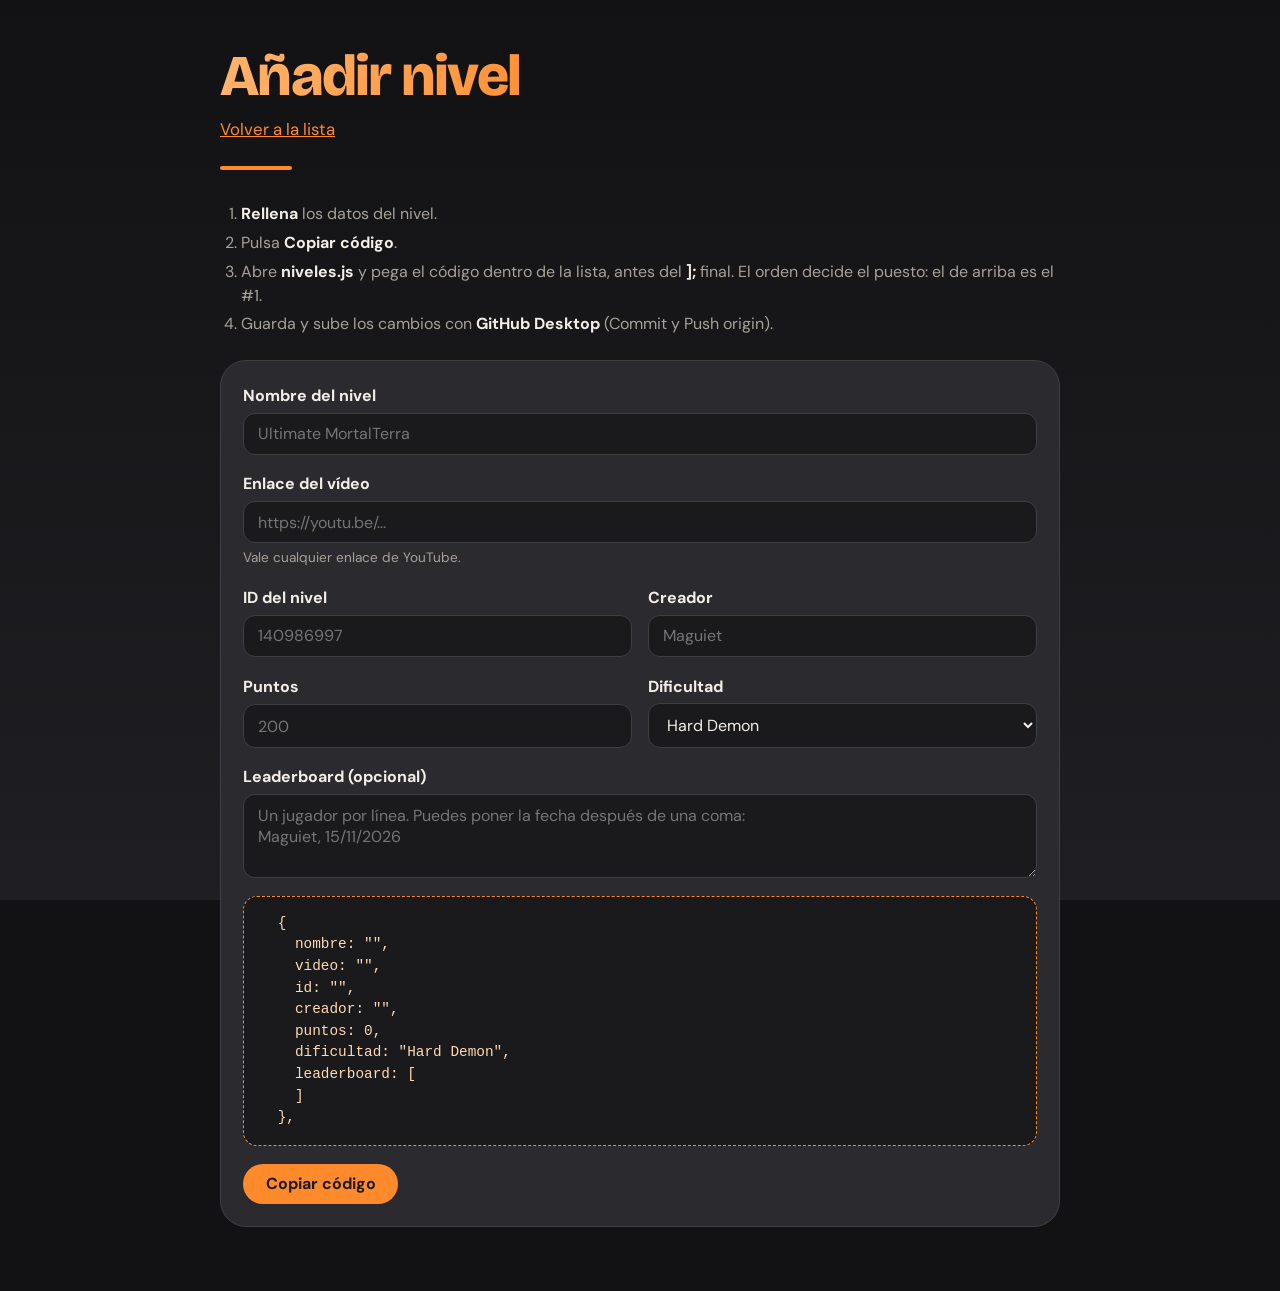
==== anadir-nivel.html @ 4b3a9a63 "0.0.2" ====
<!DOCTYPE html>
<html lang="es">
<head>
  <meta charset="utf-8">
  <meta name="viewport" content="width=device-width, initial-scale=1">
  <meta name="robots" content="noindex">
  <title>Añadir nivel · Maguiet Server List</title>
  <link rel="icon" type="image/png" href="assets/favicon.png">
  <link rel="preconnect" href="https://fonts.googleapis.com">
  <link rel="preconnect" href="https://fonts.gstatic.com" crossorigin>
  <link href="https://fonts.googleapis.com/css2?family=Bricolage+Grotesque:opsz,wght@12..96,500;12..96,800&family=DM+Sans:wght@400;500;700&display=swap" rel="stylesheet">
  <link rel="stylesheet" href="style.css">
</head>
<body>
  <header class="site-header">
    <h1>Añadir nivel</h1>
    <p class="tagline"><a class="back" href="index.html">Volver a la lista</a></p>
  </header>

  <main>
    <ol class="steps">
      <li><strong>Rellena</strong> los datos del nivel.</li>
      <li>Pulsa <strong>Copiar código</strong>.</li>
      <li>Abre <strong>niveles.js</strong> y pega el código dentro de la lista, antes del <strong>];</strong> final. El orden decide el puesto: el de arriba es el #1.</li>
      <li>Guarda y sube los cambios con <strong>GitHub Desktop</strong> (Commit y Push origin).</li>
    </ol>

    <div class="tool">
      <label>Nombre del nivel
        <input id="f-nombre" type="text" placeholder="Ultimate MortalTerra" autocomplete="off">
      </label>

      <label>Enlace del vídeo
        <input id="f-video" type="text" placeholder="https://youtu.be/..." autocomplete="off">
        <span class="hint">Vale cualquier enlace de YouTube.</span>
      </label>

      <div class="row">
        <label>ID del nivel
          <input id="f-id" type="text" inputmode="numeric" placeholder="140986997" autocomplete="off">
        </label>
        <label>Creador
          <input id="f-creador" type="text" placeholder="Maguiet" autocomplete="off">
        </label>
      </div>

      <div class="row">
        <label>Puntos
          <input id="f-puntos" type="number" min="0" placeholder="200">
        </label>
        <label>Dificultad
          <select id="f-dificultad">
            <option>Easy Demon</option>
            <option>Medium Demon</option>
            <option selected>Hard Demon</option>
            <option>Insane Demon</option>
            <option>Extreme Demon</option>
          </select>
        </label>
      </div>

      <label>Leaderboard (opcional)
        <textarea id="f-jugadores" rows="3" placeholder="Un jugador por línea. Puedes poner la fecha después de una coma:&#10;Maguiet, 15/11/2026"></textarea>
      </label>

      <pre id="salida" aria-live="polite"></pre>

      <button class="primary" id="copiar" type="button">Copiar código</button>
    </div>
  </main>

  <script src="anadir-nivel.js"></script>
</body>
</html>
---- style.css ----
:root {
  --bg-top: #121214;
  --bg-bottom: #1f1f23;
  --card: #2a2a2f;
  --card-hover: #323238;
  --deep: #1a1a1d;
  --line: #3e3e45;
  --text: #f4eee8;
  --muted: #a8a19a;
  --orange: #ff8a2b;
  --orange-deep: #e8641c;
  --orange-soft: rgba(255, 138, 43, 0.14);

  --font-display: "Bricolage Grotesque", "Trebuchet MS", system-ui, sans-serif;
  --font-body: "DM Sans", system-ui, -apple-system, "Segoe UI", sans-serif;
}

*, *::before, *::after { box-sizing: border-box; }

html { min-height: 100%; background: var(--bg-top); }

body {
  margin: 0;
  min-height: 100vh;
  font-family: var(--font-body);
  color: var(--text);
  background: linear-gradient(180deg, var(--bg-top) 0%, var(--bg-bottom) 100%) fixed;
  line-height: 1.5;
}

.visually-hidden {
  position: absolute;
  width: 1px; height: 1px;
  overflow: hidden;
  clip: rect(0 0 0 0);
  white-space: nowrap;
}

:focus-visible {
  outline: 3px solid var(--orange);
  outline-offset: 3px;
}

/* ---------- Cabecera ---------- */

.site-header {
  max-width: 880px;
  margin: 0 auto;
  padding: 3rem 1.25rem 2rem;
}

.site-header h1 {
  margin: 0;
  font-family: var(--font-display);
  font-weight: 800;
  font-size: clamp(2.2rem, 6vw, 3.6rem);
  line-height: 1;
  letter-spacing: -0.03em;
  background: linear-gradient(90deg, #ffb36b 0%, var(--orange) 45%, var(--orange-deep) 100%);
  -webkit-background-clip: text;
  background-clip: text;
  -webkit-text-fill-color: transparent;
  color: var(--orange);
}

.tagline {
  margin: 0.7rem 0 0;
  color: var(--muted);
  font-size: 1.05rem;
}

.site-header::after {
  content: "";
  display: block;
  width: 72px;
  height: 4px;
  margin-top: 1.5rem;
  border-radius: 4px;
  background: var(--orange);
}

/* ---------- Lista ---------- */

main {
  max-width: 880px;
  margin: 0 auto;
  padding: 0 1.25rem 4rem;
}

.level-list {
  list-style: none;
  margin: 0;
  padding: 0;
  display: grid;
  gap: 1.1rem;
}

.level-card {
  position: relative;
  display: flex;
  align-items: center;
  gap: 1.4rem;
  width: 100%;
  padding: 0.8rem 0.8rem 0.8rem 0.8rem;
  background: var(--card);
  border: 1.5px solid var(--line);
  border-radius: 26px;
  box-shadow: 0 8px 24px rgba(0, 0, 0, 0.35);
  color: inherit;
  font: inherit;
  text-align: left;
  cursor: pointer;
  transition: background 0.15s, border-color 0.15s, transform 0.15s, box-shadow 0.15s;
}

.level-card:hover {
  background: var(--card-hover);
  border-color: var(--orange);
  transform: translateY(-2px);
  box-shadow: 0 12px 30px rgba(0, 0, 0, 0.45), 0 0 0 1px rgba(255, 138, 43, 0.25);
}

.thumb {
  position: relative;
  flex: none;
  width: clamp(130px, 32vw, 270px);
  aspect-ratio: 16 / 9;
  border-radius: 18px;
  overflow: hidden;
  background: var(--deep);
}

.thumb img {
  width: 100%;
  height: 100%;
  object-fit: cover;
  display: block;
  transition: transform 0.25s;
}

.level-card:hover .thumb img { transform: scale(1.05); }

.play {
  position: absolute;
  left: 50%; top: 50%;
  width: 46px; height: 46px;
  transform: translate(-50%, -50%);
  border-radius: 50%;
  background: rgba(18, 18, 20, 0.78);
  box-shadow: inset 0 0 0 2px var(--orange);
  transition: transform 0.15s, background 0.15s;
}

.play::before {
  content: "";
  position: absolute;
  left: 52%; top: 50%;
  transform: translate(-50%, -50%);
  border-style: solid;
  border-width: 9px 0 9px 15px;
  border-color: transparent transparent transparent var(--orange);
}

.level-card:hover .play {
  transform: translate(-50%, -50%) scale(1.1);
  background: rgba(18, 18, 20, 0.92);
}

.card-info {
  display: flex;
  flex-direction: column;
  align-items: flex-start;
  gap: 0.25rem;
  min-width: 0;
}

.rank {
  font-family: var(--font-display);
  font-weight: 800;
  font-size: clamp(2rem, 5vw, 3rem);
  line-height: 1;
  color: var(--orange);
}

.level-name {
  font-family: var(--font-display);
  font-weight: 500;
  font-size: clamp(1.15rem, 3vw, 1.7rem);
  line-height: 1.2;
  overflow-wrap: anywhere;
}

.points {
  position: absolute;
  right: 1.1rem;
  bottom: 0.9rem;
  padding: 0.15rem 0.85rem;
  border: 1px solid rgba(255, 138, 43, 0.5);
  border-radius: 999px;
  background: var(--orange-soft);
  color: var(--orange);
  font-family: var(--font-display);
  font-weight: 800;
  font-size: 1.1rem;
  line-height: 1.5;
}

/* Etiqueta de dificultad (lista y menú) */

.badge {
  display: inline-block;
  padding: 0.05rem 0.75rem;
  border-radius: 999px;
  font-size: 0.9rem;
  font-weight: 700;
  background: var(--orange);
  color: #1a1a1d;
}

.badge[data-level="easy-demon"]    { background: #ffd37a; }
.badge[data-level="medium-demon"]  { background: #ffb347; }
.badge[data-level="hard-demon"]    { background: #ff8a2b; }
.badge[data-level="insane-demon"]  { background: #ff5a1f; }
.badge[data-level="extreme-demon"] { background: #d92b2b; color: #fff4ea; }

.empty {
  margin: 0;
  padding: 1rem 1.1rem;
  color: var(--muted);
  border: 1px dashed var(--line);
  border-radius: 16px;
}

/* ---------- Menú del nivel ---------- */

.level-dialog {
  width: min(720px, calc(100vw - 1.5rem));
  max-height: calc(100vh - 1.5rem);
  margin: auto;
  padding: 1.25rem;
  overflow-y: auto;
  color: var(--text);
  background: linear-gradient(180deg, #2c2c31, #202024);
  border: 1.5px solid var(--orange);
  border-radius: 30px;
  box-shadow: 0 24px 80px rgba(0, 0, 0, 0.7), 0 0 40px rgba(255, 138, 43, 0.15);
}

.level-dialog::backdrop {
  background: rgba(8, 8, 9, 0.78);
}

.level-dialog[open] { animation: open 0.18s ease-out; }

@keyframes open {
  from { opacity: 0; transform: scale(0.96); }
  to   { opacity: 1; transform: scale(1); }
}

.close {
  position: absolute;
  top: 0.7rem; right: 0.9rem;
  z-index: 2;
  width: 40px; height: 40px;
  border: 0;
  border-radius: 50%;
  background: rgba(18, 18, 20, 0.85);
  color: var(--text);
  font-size: 1.6rem;
  line-height: 1;
  cursor: pointer;
}

.close:hover { background: var(--orange); color: #1a1a1d; }

.dlg-video {
  aspect-ratio: 16 / 9;
  border-radius: 20px;
  overflow: hidden;
  background: #0e0e10;
}

.dlg-video iframe {
  width: 100%;
  height: 100%;
  border: 0;
  display: block;
}

.dlg-title {
  display: flex;
  align-items: baseline;
  gap: 0.9rem;
  margin: 1.2rem 0 1rem;
}

.dlg-rank {
  font-family: var(--font-display);
  font-weight: 800;
  font-size: 2.8rem;
  line-height: 1;
  color: var(--orange);
}

.dlg-title h2 {
  margin: 0;
  font-family: var(--font-display);
  font-weight: 800;
  font-size: clamp(1.5rem, 4vw, 2.2rem);
  line-height: 1.15;
  overflow-wrap: anywhere;
}

.stats {
  display: grid;
  grid-template-columns: repeat(auto-fit, minmax(200px, 1fr));
  gap: 0.75rem;
  margin: 0;
}

.stat {
  padding: 0.8rem 1rem;
  background: rgba(0, 0, 0, 0.22);
  border: 1px solid var(--line);
  border-radius: 18px;
}

.stat dt {
  font-size: 0.85rem;
  color: var(--muted);
}

.stat dd {
  margin: 0.2rem 0 0;
  font-weight: 700;
  font-size: 1.25rem;
  display: flex;
  align-items: center;
  flex-wrap: wrap;
  gap: 0.6rem;
}

.copy {
  padding: 0.2rem 0.8rem;
  border: 1px solid var(--orange);
  border-radius: 999px;
  background: transparent;
  color: var(--orange);
  font: 500 0.85rem var(--font-body);
  cursor: pointer;
}

.copy:hover { background: var(--orange); color: #1a1a1d; }

.leaderboard { margin-top: 1.4rem; }

.leaderboard h3 {
  margin: 0 0 0.7rem;
  font-family: var(--font-display);
  font-size: 1.35rem;
}

#dlg-leaderboard {
  list-style: none;
  margin: 0;
  padding: 0;
  display: grid;
  gap: 0.4rem;
}

#dlg-leaderboard li {
  display: flex;
  justify-content: space-between;
  gap: 1rem;
  padding: 0.55rem 1rem;
  background: rgba(0, 0, 0, 0.22);
  border: 1px solid var(--line);
  border-radius: 14px;
}

#dlg-leaderboard .pos { color: var(--orange); font-weight: 700; margin-right: 0.6rem; }
#dlg-leaderboard .date { color: var(--muted); }

/* ---------- Página para añadir niveles ---------- */

.tool {
  display: grid;
  gap: 1.1rem;
  padding: 1.4rem;
  background: var(--card);
  border: 1.5px solid var(--line);
  border-radius: 26px;
}

.tool label {
  display: grid;
  gap: 0.3rem;
  font-weight: 700;
}

.tool .hint {
  font-weight: 400;
  font-size: 0.85rem;
  color: var(--muted);
}

.tool input, .tool select, .tool textarea {
  width: 100%;
  padding: 0.6rem 0.85rem;
  border: 1px solid var(--line);
  border-radius: 12px;
  background: var(--deep);
  color: var(--text);
  font: 400 1rem var(--font-body);
}

.tool input:focus, .tool select:focus, .tool textarea:focus {
  outline: 2px solid var(--orange);
  border-color: var(--orange);
}

.tool .row {
  display: grid;
  grid-template-columns: 1fr 1fr;
  gap: 1rem;
}

.tool pre {
  margin: 0;
  padding: 1rem;
  overflow-x: auto;
  border: 1px dashed var(--orange);
  border-radius: 14px;
  background: var(--deep);
  color: #ffd9b3;
  font: 0.9rem/1.5 ui-monospace, Consolas, monospace;
}

.primary {
  justify-self: start;
  padding: 0.6rem 1.4rem;
  border: 0;
  border-radius: 999px;
  background: var(--orange);
  color: #1a1a1d;
  font: 700 1rem var(--font-body);
  cursor: pointer;
}

.primary:hover { background: #ffa04d; }

.steps {
  margin: 0 0 1.5rem;
  padding-left: 1.3rem;
  color: var(--muted);
}

.steps li { margin-bottom: 0.3rem; }
.steps strong { color: var(--text); }

.back { color: var(--orange); }

/* ---------- Móvil ---------- */

@media (max-width: 560px) {
  .level-card { gap: 0.85rem; padding: 0.6rem 0.6rem 2.7rem; border-radius: 22px; align-items: flex-start; }
  .card-info { padding-top: 0.2rem; }
  .points { right: 0.8rem; bottom: 0.7rem; }
  .tool .row { grid-template-columns: 1fr; }
}

@media (prefers-reduced-motion: reduce) {
  * { transition: none !important; animation: none !important; }
}
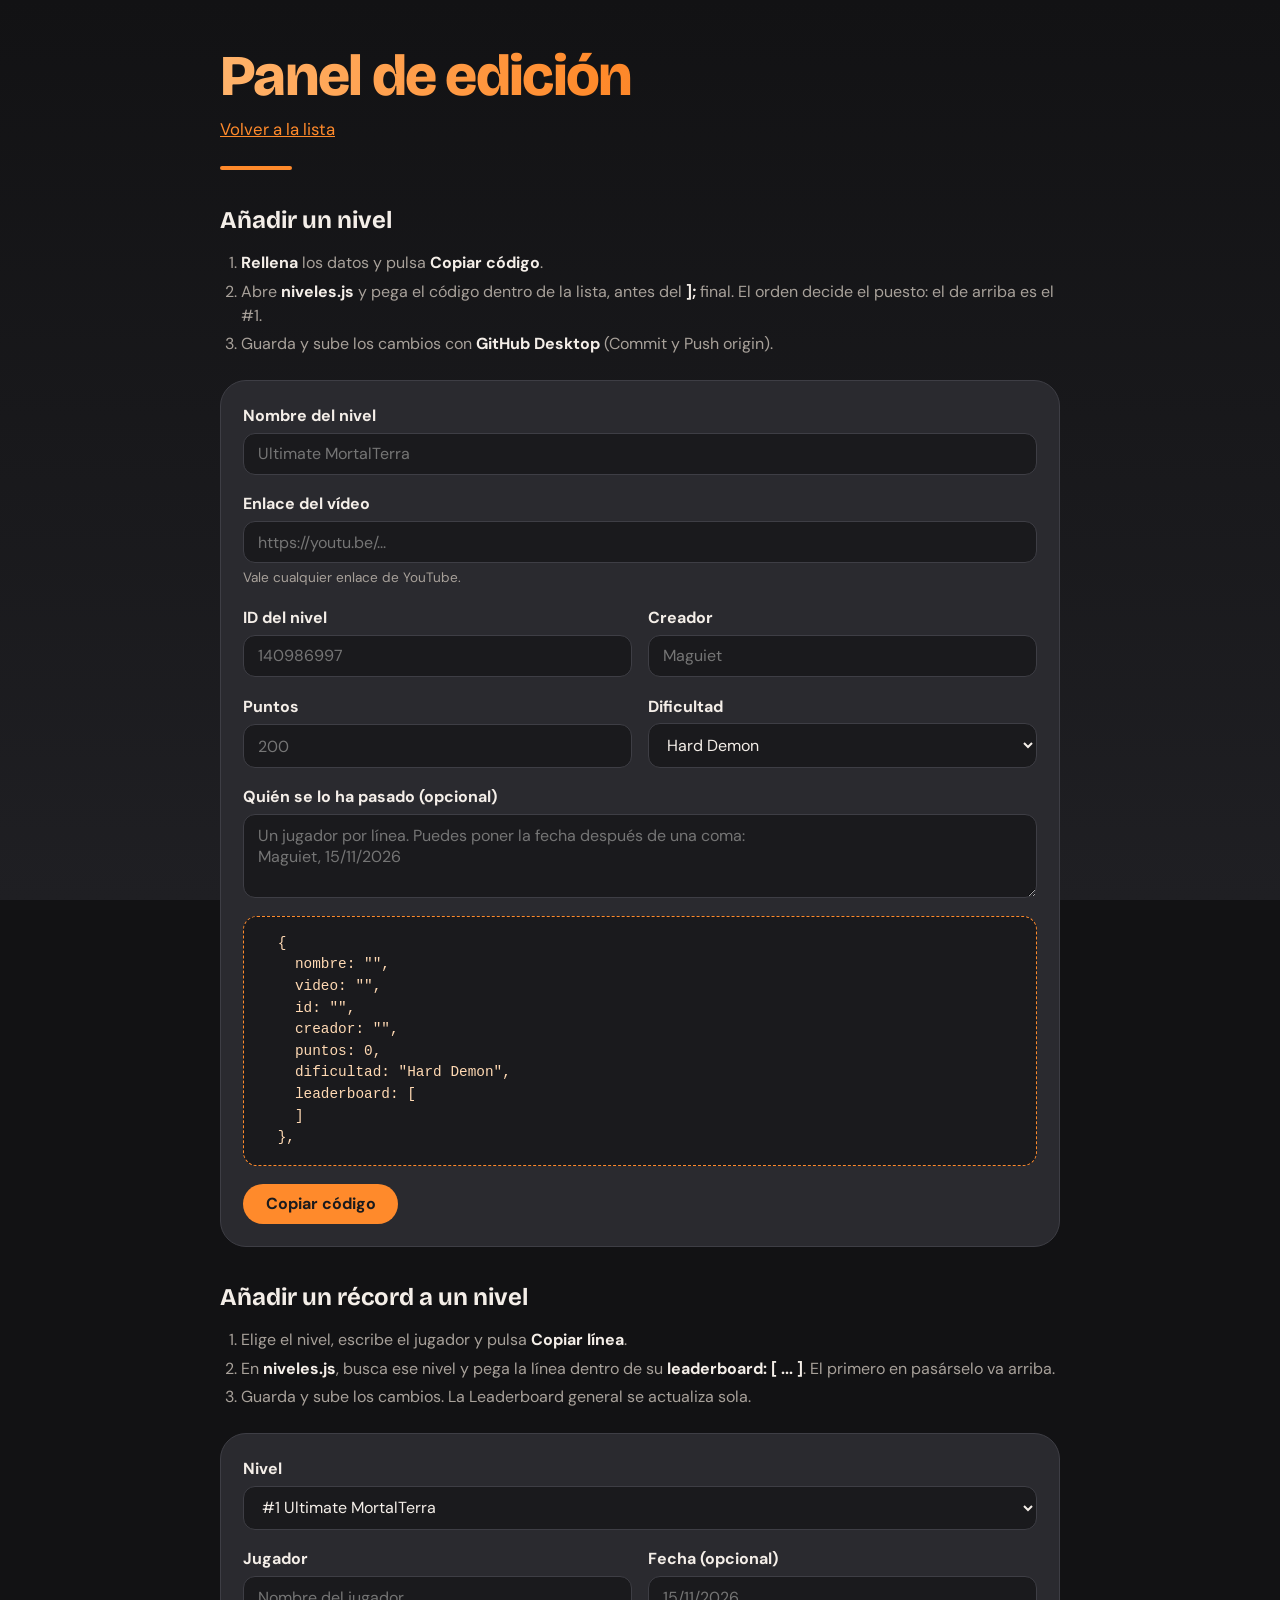
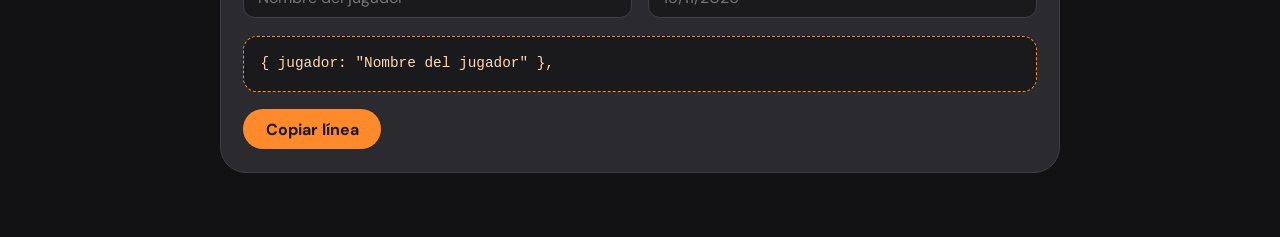
==== commit a6002be9: "0.0.3" ====
--- a/anadir-nivel.html
+++ b/anadir-nivel.html
@@ -4,7 +4,7 @@
   <meta charset="utf-8">
   <meta name="viewport" content="width=device-width, initial-scale=1">
   <meta name="robots" content="noindex">
-  <title>Añadir nivel · Maguiet Server List</title>
+  <title>Añadir niveles y récords · Maguiet Server List</title>
   <link rel="icon" type="image/png" href="assets/favicon.png">
   <link rel="preconnect" href="https://fonts.googleapis.com">
   <link rel="preconnect" href="https://fonts.gstatic.com" crossorigin>
@@ -13,14 +13,14 @@
 </head>
 <body>
   <header class="site-header">
-    <h1>Añadir nivel</h1>
+    <h1>Panel de edición</h1>
     <p class="tagline"><a class="back" href="index.html">Volver a la lista</a></p>
   </header>
 
   <main>
+    <h2 class="tool-title">Añadir un nivel</h2>
     <ol class="steps">
-      <li><strong>Rellena</strong> los datos del nivel.</li>
-      <li>Pulsa <strong>Copiar código</strong>.</li>
+      <li><strong>Rellena</strong> los datos y pulsa <strong>Copiar código</strong>.</li>
       <li>Abre <strong>niveles.js</strong> y pega el código dentro de la lista, antes del <strong>];</strong> final. El orden decide el puesto: el de arriba es el #1.</li>
       <li>Guarda y sube los cambios con <strong>GitHub Desktop</strong> (Commit y Push origin).</li>
     </ol>
@@ -59,7 +59,7 @@
         </label>
       </div>
 
-      <label>Leaderboard (opcional)
+      <label>Quién se lo ha pasado (opcional)
         <textarea id="f-jugadores" rows="3" placeholder="Un jugador por línea. Puedes poner la fecha después de una coma:&#10;Maguiet, 15/11/2026"></textarea>
       </label>
 
@@ -67,8 +67,35 @@
 
       <button class="primary" id="copiar" type="button">Copiar código</button>
     </div>
+
+    <h2 class="tool-title">Añadir un récord a un nivel</h2>
+    <ol class="steps">
+      <li>Elige el nivel, escribe el jugador y pulsa <strong>Copiar línea</strong>.</li>
+      <li>En <strong>niveles.js</strong>, busca ese nivel y pega la línea dentro de su <strong>leaderboard: [ ... ]</strong>. El primero en pasárselo va arriba.</li>
+      <li>Guarda y sube los cambios. La Leaderboard general se actualiza sola.</li>
+    </ol>
+
+    <div class="tool">
+      <label>Nivel
+        <select id="r-nivel"></select>
+      </label>
+
+      <div class="row">
+        <label>Jugador
+          <input id="r-jugador" type="text" placeholder="Nombre del jugador" autocomplete="off">
+        </label>
+        <label>Fecha (opcional)
+          <input id="r-fecha" type="text" placeholder="15/11/2026" autocomplete="off">
+        </label>
+      </div>
+
+      <pre id="r-salida" aria-live="polite"></pre>
+
+      <button class="primary" id="r-copiar" type="button">Copiar línea</button>
+    </div>
   </main>
 
+  <script src="niveles.js"></script>
   <script src="anadir-nivel.js"></script>
 </body>
 </html>
--- a/style.css
+++ b/style.css
@@ -472,3 +472,117 @@
 @media (prefers-reduced-motion: reduce) {
   * { transition: none !important; animation: none !important; }
 }
+
+/* ---------- Cabecera con menú ---------- */
+
+.header-row {
+  display: flex;
+  align-items: flex-start;
+  justify-content: space-between;
+  gap: 1rem;
+}
+
+.nav { position: relative; flex: none; }
+
+.nav-btn {
+  display: inline-flex;
+  align-items: center;
+  gap: 0.6rem;
+  padding: 0.55rem 1.1rem;
+  border: 1.5px solid var(--orange);
+  border-radius: 999px;
+  background: var(--orange-soft);
+  color: var(--orange);
+  font: 700 1rem var(--font-body);
+  cursor: pointer;
+}
+
+.nav-btn:hover { background: var(--orange); color: #1a1a1d; }
+
+.nav-caret {
+  width: 0; height: 0;
+  border-left: 5px solid transparent;
+  border-right: 5px solid transparent;
+  border-top: 6px solid currentColor;
+  transition: transform 0.15s;
+}
+
+.nav-btn[aria-expanded="true"] .nav-caret { transform: rotate(180deg); }
+
+.nav-menu {
+  position: absolute;
+  right: 0;
+  top: calc(100% + 0.5rem);
+  z-index: 20;
+  min-width: 210px;
+  margin: 0;
+  padding: 0.4rem;
+  list-style: none;
+  background: var(--card);
+  border: 1.5px solid var(--line);
+  border-radius: 18px;
+  box-shadow: 0 16px 40px rgba(0, 0, 0, 0.55);
+}
+
+.nav-menu[hidden] { display: none; }
+
+.nav-menu a {
+  display: block;
+  padding: 0.6rem 1rem;
+  border-radius: 12px;
+  color: var(--text);
+  text-decoration: none;
+}
+
+.nav-menu a:hover { background: var(--orange-soft); }
+.nav-menu a[aria-current="page"] { color: var(--orange); font-weight: 700; }
+
+/* ---------- Leaderboard general ---------- */
+
+.player-card { cursor: default; }
+
+.player-card:hover {
+  background: var(--card);
+  border-color: var(--line);
+  transform: none;
+  box-shadow: 0 8px 24px rgba(0, 0, 0, 0.35);
+}
+
+.player-rank { min-width: 3.4rem; text-align: center; }
+
+.player-card .points {
+  position: static;
+  margin-left: auto;
+  flex: none;
+}
+
+.player-detail {
+  color: var(--muted);
+  font-size: 0.95rem;
+  overflow-wrap: anywhere;
+}
+
+/* ---------- Enlace a YouTube del menú ---------- */
+
+.yt-link {
+  display: inline-block;
+  margin-top: 0.6rem;
+  color: var(--orange);
+  font-size: 0.9rem;
+}
+
+.yt-link[hidden] { display: none; }
+
+.tool-title {
+  margin: 2rem 0 0.8rem;
+  font-family: var(--font-display);
+  font-size: 1.5rem;
+}
+
+.tool-title:first-child { margin-top: 0; }
+
+@media (max-width: 560px) {
+  .header-row { flex-direction: column-reverse; align-items: flex-start; }
+  .player-card.level-card { padding: 0.8rem; align-items: center; flex-wrap: wrap; }
+  .player-card .points { margin-left: 0; }
+}
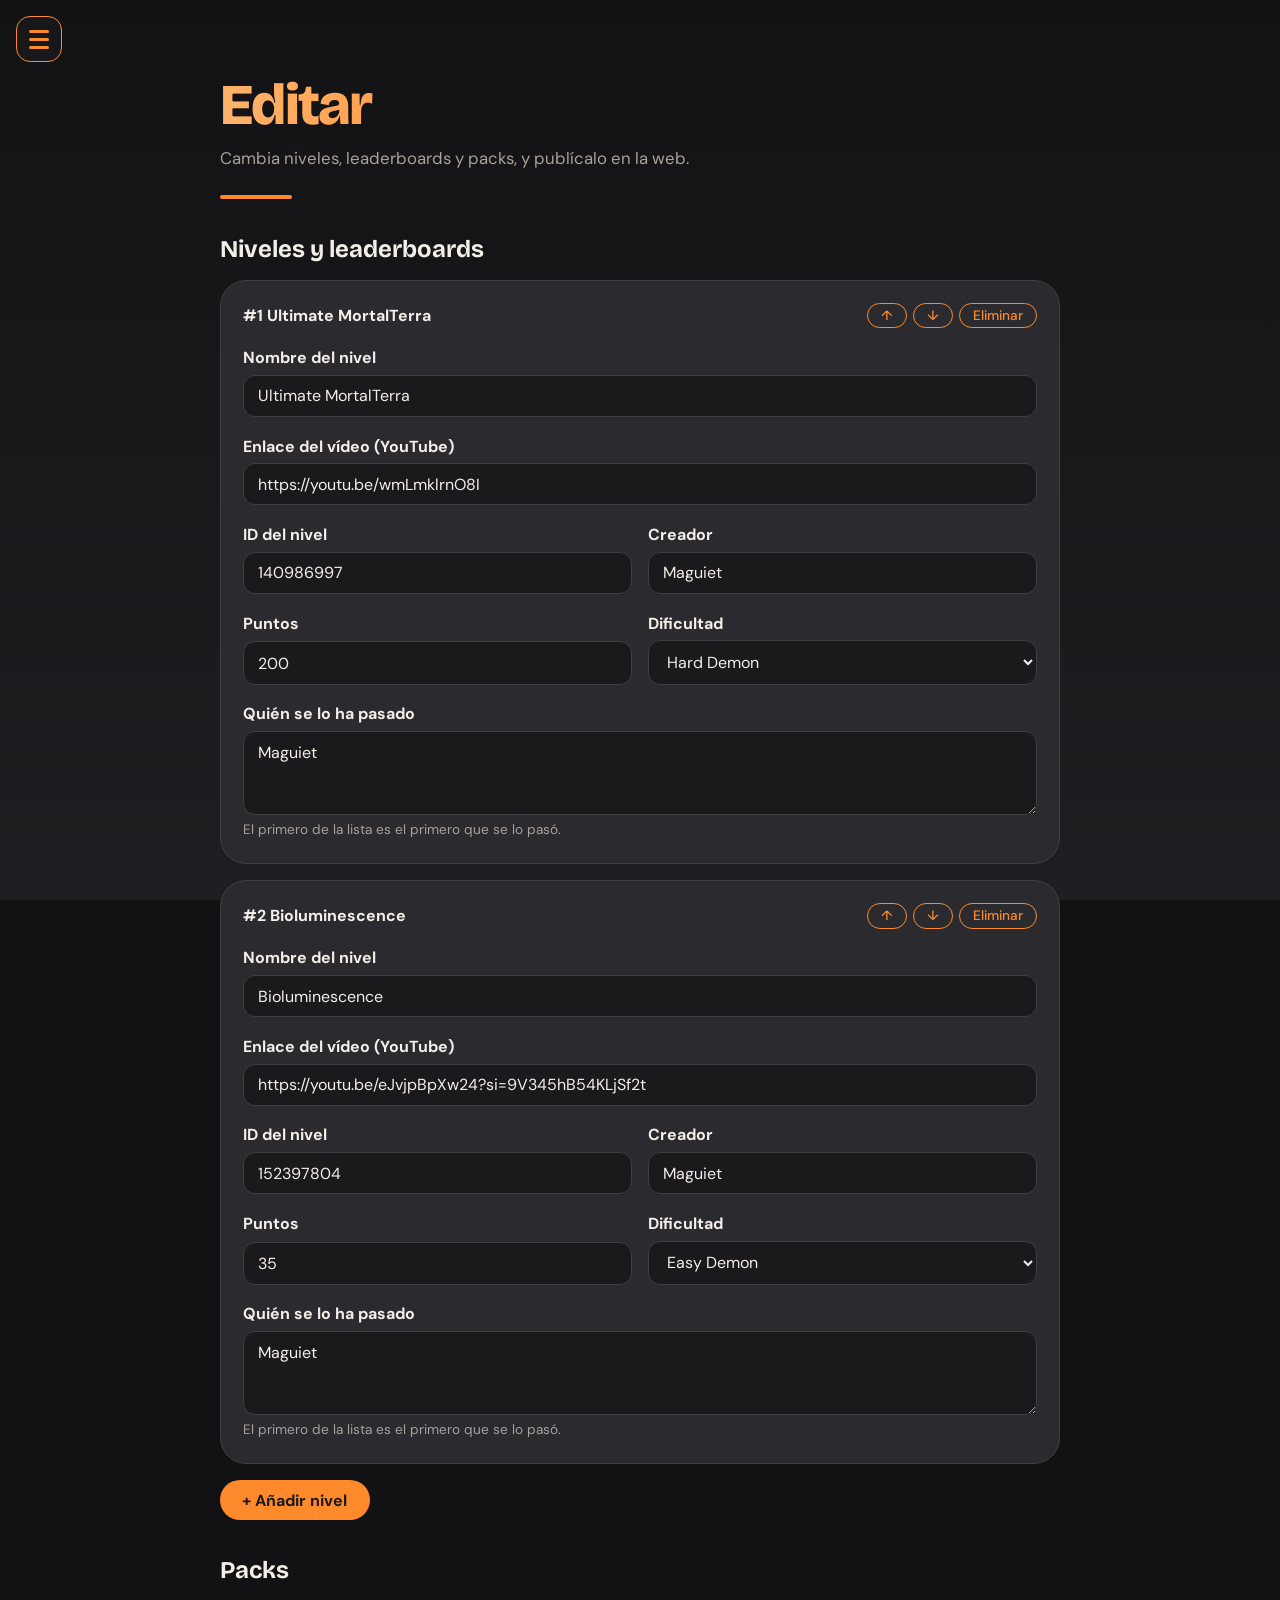
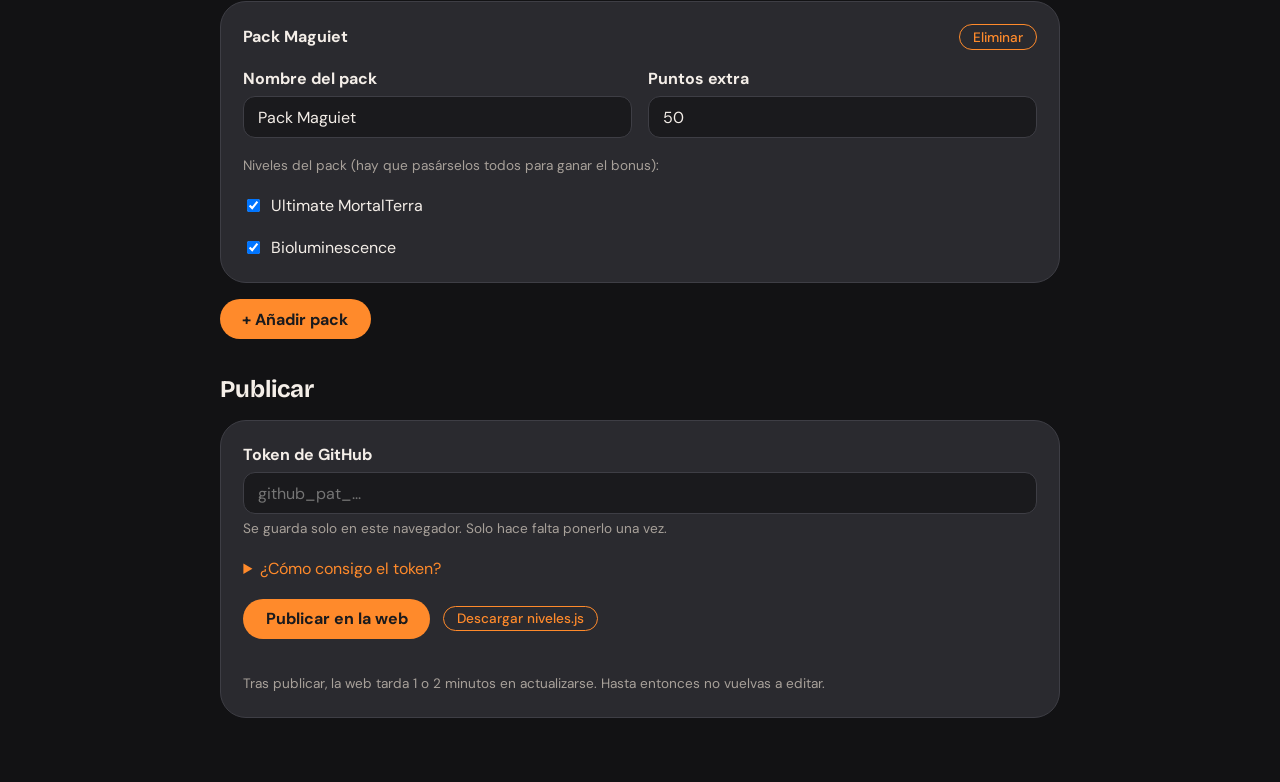
==== commit 1408b8ac: "0.0.10" ====
--- a/anadir-nivel.html
+++ b/anadir-nivel.html
@@ -3,8 +3,7 @@
 <head>
   <meta charset="utf-8">
   <meta name="viewport" content="width=device-width, initial-scale=1">
-  <meta name="robots" content="noindex">
-  <title>Añadir niveles y récords · Maguiet Server List</title>
+  <title>Editar · Maguiet Server List</title>
   <link rel="icon" type="image/png" href="assets/favicon.png">
   <link rel="preconnect" href="https://fonts.googleapis.com">
   <link rel="preconnect" href="https://fonts.gstatic.com" crossorigin>
@@ -13,89 +12,44 @@
 </head>
 <body>
   <header class="site-header">
-    <h1>Panel de edición</h1>
-    <p class="tagline"><a class="back" href="index.html">Volver a la lista</a></p>
+    <h1>Editar</h1>
+    <p class="tagline">Cambia niveles, leaderboards y packs, y publícalo en la web.</p>
   </header>
+  <main>
+    <h2 class="tool-title">Niveles y leaderboards</h2>
+    <div id="ed-niveles" class="ed-list"></div>
+    <button class="primary" id="add-nivel" type="button">+ Añadir nivel</button>
 
-  <main>
-    <h2 class="tool-title">Añadir un nivel</h2>
-    <ol class="steps">
-      <li><strong>Rellena</strong> los datos y pulsa <strong>Copiar código</strong>.</li>
-      <li>Abre <strong>niveles.js</strong> y pega el código dentro de la lista, antes del <strong>];</strong> final. El orden decide el puesto: el de arriba es el #1.</li>
-      <li>Guarda y sube los cambios con <strong>GitHub Desktop</strong> (Commit y Push origin).</li>
-    </ol>
+    <h2 class="tool-title">Packs</h2>
+    <div id="ed-packs" class="ed-list"></div>
+    <button class="primary" id="add-pack" type="button">+ Añadir pack</button>
 
+    <h2 class="tool-title">Publicar</h2>
     <div class="tool">
-      <label>Nombre del nivel
-        <input id="f-nombre" type="text" placeholder="Ultimate MortalTerra" autocomplete="off">
+      <label>Token de GitHub
+        <input id="token" type="password" autocomplete="off" placeholder="github_pat_...">
+        <span class="hint">Se guarda solo en este navegador. Solo hace falta ponerlo una vez.</span>
       </label>
-
-      <label>Enlace del vídeo
-        <input id="f-video" type="text" placeholder="https://youtu.be/..." autocomplete="off">
-        <span class="hint">Vale cualquier enlace de YouTube.</span>
-      </label>
-
-      <div class="row">
-        <label>ID del nivel
-          <input id="f-id" type="text" inputmode="numeric" placeholder="140986997" autocomplete="off">
-        </label>
-        <label>Creador
-          <input id="f-creador" type="text" placeholder="Maguiet" autocomplete="off">
-        </label>
+      <details>
+        <summary>¿Cómo consigo el token?</summary>
+        <ol class="steps">
+          <li>En github.com pulsa tu foto de perfil, <strong>Settings</strong>, y abajo del todo <strong>Developer settings</strong>.</li>
+          <li><strong>Personal access tokens → Fine-grained tokens → Generate new token</strong>.</li>
+          <li>En <strong>Repository access</strong> elige <strong>Only select repositories</strong> y marca <strong>Maguiet-Server-List</strong>.</li>
+          <li>En <strong>Permissions → Repository permissions</strong> pon <strong>Contents: Read and write</strong>.</li>
+          <li>Pulsa <strong>Generate token</strong>, copia el código y pégalo aquí.</li>
+        </ol>
+      </details>
+      <div class="acciones">
+        <button class="primary" id="publicar" type="button">Publicar en la web</button>
+        <button class="copy" id="descargar" type="button">Descargar niveles.js</button>
       </div>
-
-      <div class="row">
-        <label>Puntos
-          <input id="f-puntos" type="number" min="0" placeholder="200">
-        </label>
-        <label>Dificultad
-          <select id="f-dificultad">
-            <option>Easy Demon</option>
-            <option>Medium Demon</option>
-            <option selected>Hard Demon</option>
-            <option>Insane Demon</option>
-            <option>Extreme Demon</option>
-          </select>
-        </label>
-      </div>
-
-      <label>Quién se lo ha pasado (opcional)
-        <textarea id="f-jugadores" rows="3" placeholder="Un jugador por línea. Puedes poner la fecha después de una coma:&#10;Maguiet, 15/11/2026"></textarea>
-      </label>
-
-      <pre id="salida" aria-live="polite"></pre>
-
-      <button class="primary" id="copiar" type="button">Copiar código</button>
-    </div>
-
-    <h2 class="tool-title">Añadir un récord a un nivel</h2>
-    <ol class="steps">
-      <li>Elige el nivel, escribe el jugador y pulsa <strong>Copiar línea</strong>.</li>
-      <li>En <strong>niveles.js</strong>, busca ese nivel y pega la línea dentro de su <strong>leaderboard: [ ... ]</strong>. El primero en pasárselo va arriba.</li>
-      <li>Guarda y sube los cambios. La Leaderboard general se actualiza sola.</li>
-    </ol>
-
-    <div class="tool">
-      <label>Nivel
-        <select id="r-nivel"></select>
-      </label>
-
-      <div class="row">
-        <label>Jugador
-          <input id="r-jugador" type="text" placeholder="Nombre del jugador" autocomplete="off">
-        </label>
-        <label>Fecha (opcional)
-          <input id="r-fecha" type="text" placeholder="15/11/2026" autocomplete="off">
-        </label>
-      </div>
-
-      <pre id="r-salida" aria-live="polite"></pre>
-
-      <button class="primary" id="r-copiar" type="button">Copiar línea</button>
+      <p id="estado" class="hint" role="status"></p>
+      <p class="hint">Tras publicar, la web tarda 1 o 2 minutos en actualizarse. Hasta entonces no vuelvas a editar.</p>
     </div>
   </main>
-
   <script src="niveles.js"></script>
+  <script src="nav.js"></script>
   <script src="anadir-nivel.js"></script>
 </body>
 </html>
--- a/style.css
+++ b/style.css
@@ -46,7 +46,7 @@
 .site-header {
   max-width: 880px;
   margin: 0 auto;
-  padding: 3rem 1.25rem 2rem;
+  padding: 4.8rem 1.25rem 2rem;
 }
 
 .site-header h1 {
@@ -234,7 +234,7 @@
 /* ---------- Menú del nivel ---------- */
 
 .level-dialog {
-  width: min(720px, calc(100vw - 1.5rem));
+  width: min(980px, calc(100vw - 1.5rem));
   max-height: calc(100vh - 1.5rem);
   margin: auto;
   padding: 1.25rem;
@@ -473,70 +473,6 @@
   * { transition: none !important; animation: none !important; }
 }
 
-/* ---------- Cabecera con menú ---------- */
-
-.header-row {
-  display: flex;
-  align-items: flex-start;
-  justify-content: space-between;
-  gap: 1rem;
-}
-
-.nav { position: relative; flex: none; }
-
-.nav-btn {
-  display: inline-flex;
-  align-items: center;
-  gap: 0.6rem;
-  padding: 0.55rem 1.1rem;
-  border: 1.5px solid var(--orange);
-  border-radius: 999px;
-  background: var(--orange-soft);
-  color: var(--orange);
-  font: 700 1rem var(--font-body);
-  cursor: pointer;
-}
-
-.nav-btn:hover { background: var(--orange); color: #1a1a1d; }
-
-.nav-caret {
-  width: 0; height: 0;
-  border-left: 5px solid transparent;
-  border-right: 5px solid transparent;
-  border-top: 6px solid currentColor;
-  transition: transform 0.15s;
-}
-
-.nav-btn[aria-expanded="true"] .nav-caret { transform: rotate(180deg); }
-
-.nav-menu {
-  position: absolute;
-  right: 0;
-  top: calc(100% + 0.5rem);
-  z-index: 20;
-  min-width: 210px;
-  margin: 0;
-  padding: 0.4rem;
-  list-style: none;
-  background: var(--card);
-  border: 1.5px solid var(--line);
-  border-radius: 18px;
-  box-shadow: 0 16px 40px rgba(0, 0, 0, 0.55);
-}
-
-.nav-menu[hidden] { display: none; }
-
-.nav-menu a {
-  display: block;
-  padding: 0.6rem 1rem;
-  border-radius: 12px;
-  color: var(--text);
-  text-decoration: none;
-}
-
-.nav-menu a:hover { background: var(--orange-soft); }
-.nav-menu a[aria-current="page"] { color: var(--orange); font-weight: 700; }
-
 /* ---------- Leaderboard general ---------- */
 
 .player-card { cursor: default; }
@@ -586,3 +522,235 @@
   .player-card.level-card { padding: 0.8rem; align-items: center; flex-wrap: wrap; }
   .player-card .points { margin-left: 0; }
 }
+
+/* ---------- Menú a un lado (no tapa la lista) ---------- */
+
+/* Pantallas anchas: el botón queda fijo en el margen izquierdo, fuera de la lista */
+@media (min-width: 1400px) {
+  .nav { position: fixed; top: 1.5rem; left: 1.5rem; z-index: 30; }
+  .nav-menu { left: 0; right: auto; }
+}
+
+/* Pantallas más estrechas: el botón va arriba y el menú empuja la lista hacia abajo */
+@media (max-width: 1399px) {
+  .header-row { flex-direction: column-reverse; align-items: flex-start; gap: 1.2rem; }
+  .nav-menu {
+    position: static;
+    width: 220px;
+    margin-top: 0.5rem;
+    box-shadow: none;
+  }
+}
+
+/* ---------- Página Editar ---------- */
+
+.token-box, .editor-box {
+  display: grid;
+  gap: 1rem;
+  padding: 1.4rem;
+  background: var(--card);
+  border: 1.5px solid var(--line);
+  border-radius: 26px;
+}
+
+.token-box[hidden], .editor-box[hidden] { display: none; }
+
+.token-box ol { margin: 0; padding-left: 1.3rem; color: var(--muted); }
+.token-box li { margin-bottom: 0.35rem; }
+.token-box strong { color: var(--text); }
+.token-box a { color: var(--orange); }
+
+.token-box input, .editor-box input, .editor-box select {
+  width: 100%;
+  padding: 0.6rem 0.85rem;
+  border: 1px solid var(--line);
+  border-radius: 12px;
+  background: var(--deep);
+  color: var(--text);
+  font: 400 1rem var(--font-body);
+}
+
+.token-box input:focus, .editor-box input:focus, .editor-box select:focus {
+  outline: 2px solid var(--orange);
+  border-color: var(--orange);
+}
+
+.editor-top {
+  display: flex;
+  align-items: center;
+  justify-content: space-between;
+  gap: 1rem;
+  flex-wrap: wrap;
+  color: var(--muted);
+  font-size: 0.95rem;
+}
+
+.link-btn {
+  border: 0;
+  background: none;
+  color: var(--orange);
+  font: 500 0.95rem var(--font-body);
+  text-decoration: underline;
+  cursor: pointer;
+  padding: 0;
+}
+
+.editor-box label { display: grid; gap: 0.3rem; font-weight: 700; }
+
+.edit-list { list-style: none; margin: 0; padding: 0; display: grid; gap: 0.5rem; }
+
+.edit-row {
+  display: grid;
+  grid-template-columns: 2rem 1fr 9rem auto;
+  align-items: center;
+  gap: 0.5rem;
+}
+
+.edit-row .pos { color: var(--orange); font-weight: 700; text-align: right; }
+
+.edit-row .acciones { display: flex; gap: 0.3rem; }
+
+.icon-btn {
+  width: 38px; height: 38px;
+  border: 1px solid var(--line);
+  border-radius: 12px;
+  background: var(--deep);
+  color: var(--text);
+  font-size: 1rem;
+  cursor: pointer;
+}
+
+.icon-btn:hover:not(:disabled) { border-color: var(--orange); color: var(--orange); }
+.icon-btn:disabled { opacity: 0.35; cursor: default; }
+.icon-btn.danger:hover:not(:disabled) { border-color: #d92b2b; color: #ff7a7a; }
+
+.add-row {
+  display: grid;
+  grid-template-columns: 1fr 9rem auto;
+  gap: 0.5rem;
+  align-items: center;
+  padding-top: 1rem;
+  border-top: 1px dashed var(--line);
+}
+
+.save-bar {
+  display: flex;
+  align-items: center;
+  gap: 1rem;
+  flex-wrap: wrap;
+  padding-top: 1rem;
+  border-top: 1px dashed var(--line);
+}
+
+.primary:disabled { opacity: 0.4; cursor: default; }
+
+.status { margin: 0; font-size: 0.95rem; color: var(--muted); }
+.status.ok { color: #9be39b; }
+.status.error { color: #ff8e8e; }
+
+@media (max-width: 560px) {
+  .edit-row { grid-template-columns: 1.6rem 1fr auto; }
+  .edit-row .fecha { grid-column: 2 / 3; }
+  .edit-row .acciones { grid-column: 3 / 4; grid-row: 1 / 3; flex-direction: column; }
+  .add-row { grid-template-columns: 1fr; }
+}
+
+/* ---------- Menú lateral ---------- */
+
+.nav-btn {
+  position: fixed;
+  top: 1rem; left: 1rem;
+  z-index: 30;
+  display: grid;
+  gap: 5px;
+  align-content: center;
+  width: 46px; height: 46px;
+  padding: 0 12px;
+  border: 1.5px solid var(--orange);
+  border-radius: 14px;
+  background: rgba(26, 26, 29, 0.92);
+  cursor: pointer;
+}
+
+.nav-btn span { display: block; height: 3px; border-radius: 3px; background: var(--orange); }
+.nav-btn:hover { background: var(--orange-soft); }
+
+.nav-panel {
+  position: fixed;
+  top: 0; bottom: 0; left: 0;
+  z-index: 40;
+  width: min(260px, 80vw);
+  padding: 1.2rem 0.8rem;
+  background: #1c1c20;
+  border-right: 1.5px solid var(--line);
+  box-shadow: 12px 0 40px rgba(0, 0, 0, 0.5);
+  transform: translateX(-100%);
+  visibility: hidden;
+  transition: transform 0.2s, visibility 0.2s;
+}
+
+.nav-panel.open { transform: none; visibility: visible; }
+
+.nav-title {
+  margin: 0.2rem 0.6rem 1.2rem;
+  font-family: var(--font-display);
+  font-weight: 800;
+  font-size: 1.2rem;
+  color: var(--orange);
+}
+
+.nav-panel a {
+  display: block;
+  padding: 0.7rem 1rem;
+  margin-bottom: 0.2rem;
+  border-radius: 14px;
+  color: var(--text);
+  text-decoration: none;
+}
+
+.nav-panel a:hover { background: var(--orange-soft); }
+.nav-panel a[aria-current="page"] { background: var(--orange-soft); color: var(--orange); font-weight: 700; }
+
+/* ---------- Búsqueda, packs, normas, editor ---------- */
+
+.search {
+  width: 100%;
+  margin-bottom: 1.1rem;
+  padding: 0.75rem 1.1rem;
+  border: 1.5px solid var(--line);
+  border-radius: 999px;
+  background: var(--card);
+  color: var(--text);
+  font: 400 1rem var(--font-body);
+}
+
+.search:focus { outline: 2px solid var(--orange); border-color: var(--orange); }
+
+.pack, .normas {
+  padding: 1.3rem 1.5rem;
+  background: var(--card);
+  border: 1.5px solid var(--line);
+  border-radius: 26px;
+  box-shadow: 0 8px 24px rgba(0, 0, 0, 0.35);
+}
+
+.pack-head { display: flex; align-items: center; justify-content: space-between; gap: 1rem; flex-wrap: wrap; }
+.pack-head h2, .normas h2 { margin: 0; font-family: var(--font-display); font-size: 1.6rem; }
+.pack-head .points { position: static; }
+.pack-levels { margin: 1rem 0 0.6rem; padding: 0; list-style: none; display: grid; gap: 0.4rem; }
+.pack-levels li { display: flex; justify-content: space-between; gap: 1rem; padding: 0.5rem 1rem; background: rgba(0, 0, 0, 0.22); border-radius: 12px; }
+.hint { color: var(--muted); font-size: 0.9rem; font-weight: 400; margin: 0; }
+.date { color: var(--muted); }
+
+.normas h2 { margin-bottom: 1rem; color: var(--orange); }
+.normas ul { margin: 0; padding-left: 1.3rem; line-height: 1.7; }
+.normas li { margin-bottom: 0.6rem; }
+.normas ul ul { margin-top: 0.5rem; }
+
+.ed-list { display: grid; gap: 1rem; margin-bottom: 1rem; }
+.ed-top { display: flex; justify-content: space-between; align-items: center; gap: 1rem; }
+.ed-acc { display: flex; gap: 0.4rem; }
+.acciones { display: flex; gap: 0.8rem; flex-wrap: wrap; align-items: center; }
+.tool label.chk { display: flex; align-items: center; gap: 0.5rem; font-weight: 400; }
+.tool label.chk input { width: auto; }
+.tool details summary { cursor: pointer; color: var(--orange); }
